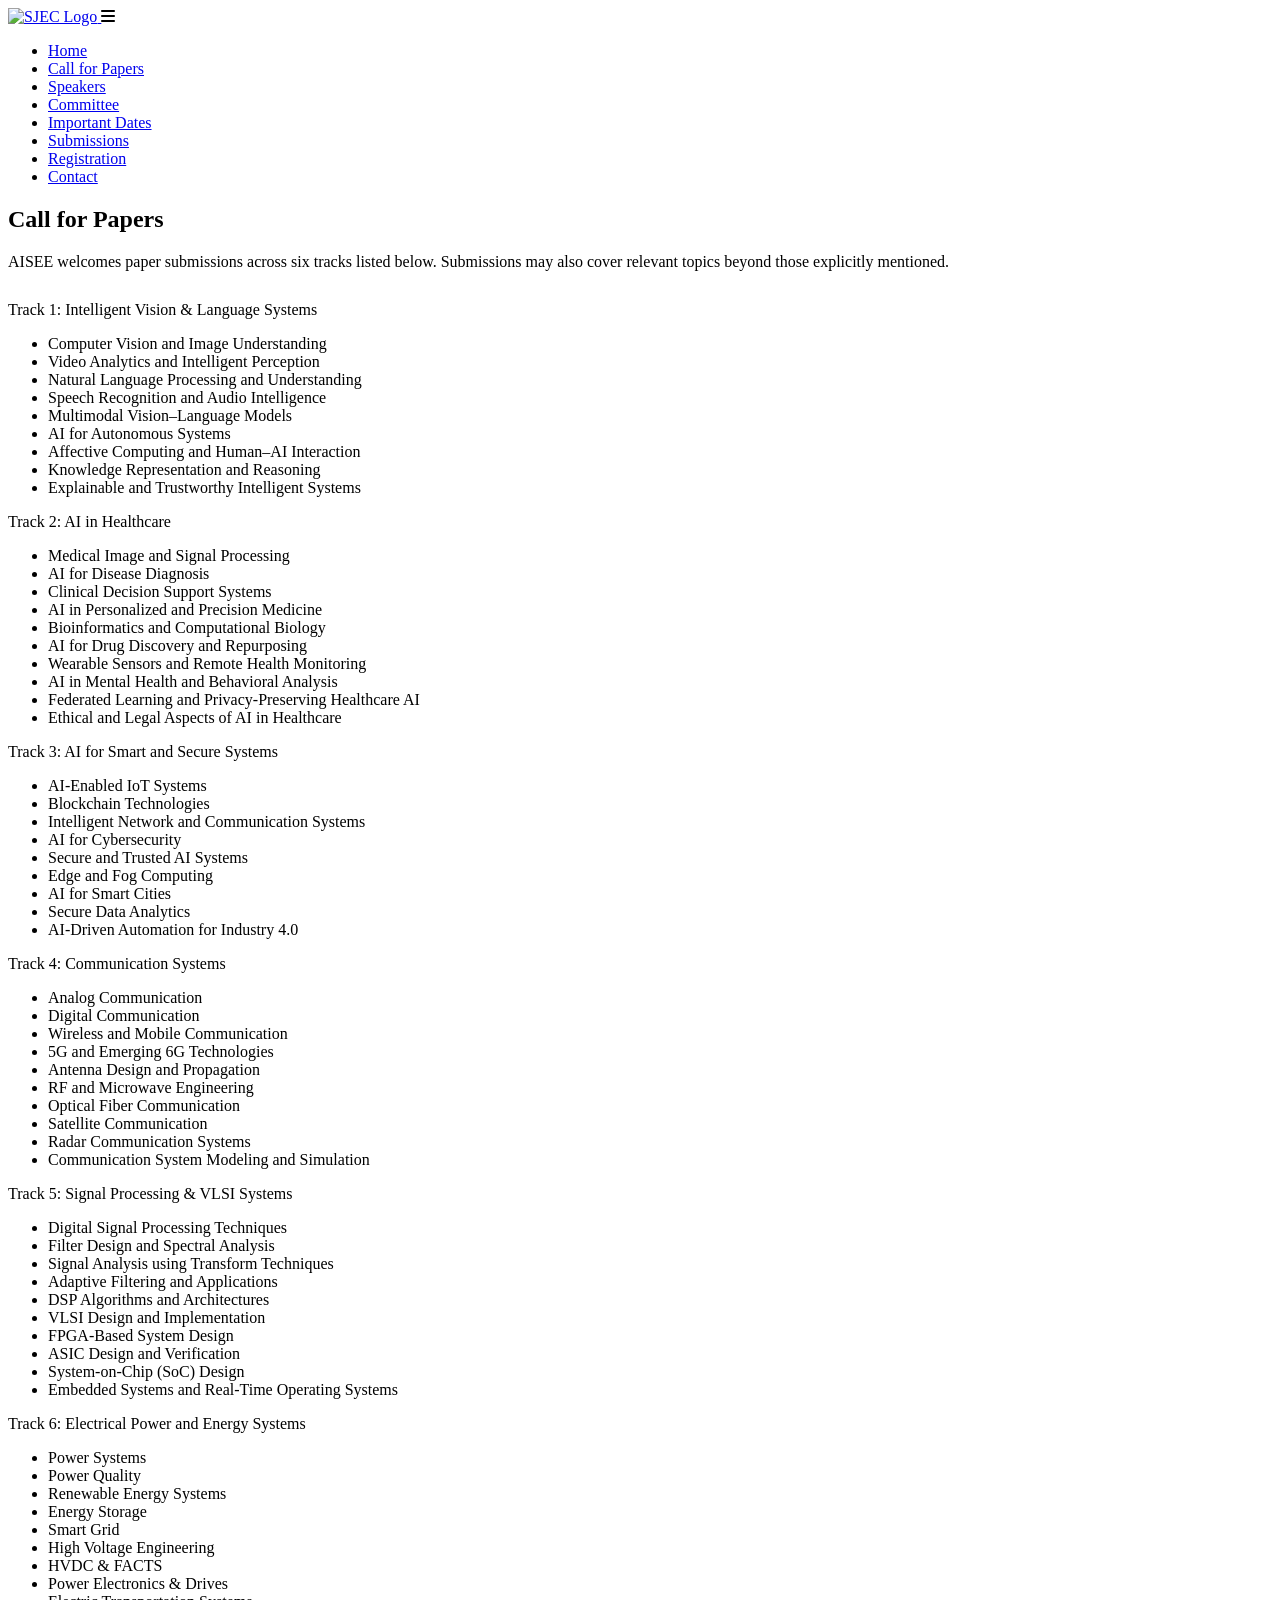
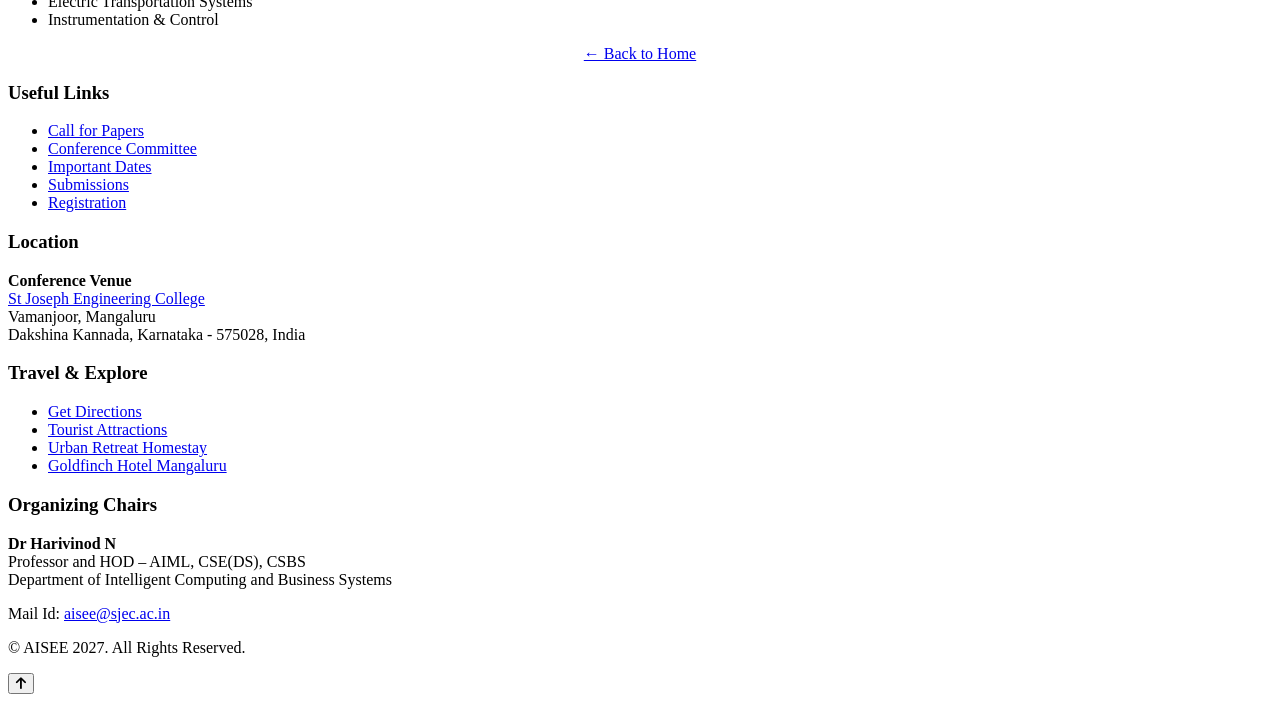
==== call_for_papers.html @ 7feedad6 "changed track-1 name & made some changes to the committee" ====
<!DOCTYPE html>
<html lang="en">

<head>
    <meta charset="UTF-8">
    <meta name="viewport" content="width=device-width, initial-scale=1.0">
    <title>Call for Papers - AISEE 2027</title>
    <link rel="stylesheet" href="CSS/Style.css">
    <link rel="stylesheet" href="https://cdnjs.cloudflare.com/ajax/libs/font-awesome/6.4.0/css/all.min.css">
</head>

<body>

    <nav class="navbar">
        <div class="container nav-container">
            <a href="index.html" class="logo">
                <img src="images/sjec-logo.png" alt="SJEC Logo" class="logo-img">
            </a>
            <i class="fa fa-bars nav-toggle"></i>
            <ul class="nav-links">
                <li><a href="index.html">Home</a></li>
                <li><a href="call_for_papers.html" class="active">Call for Papers</a></li>
                <li><a href="speakers.html">Speakers</a></li>
                <li><a href="committee.html">Committee</a></li>
                <li><a href="important_dates.html">Important Dates</a></li>
                <li><a href="submissions.html">Submissions</a></li>
                <li><a href="registration.html">Registration</a></li>
                <li><a href="contact.html">Contact</a></li>
            </ul>
        </div>
    </nav>

    <section class="page-header">
        <h1>Call for Papers</h1>
    </section>

    <section class="section container">
        <div class="text-content">
            <p style="margin-bottom: 30px;">AISEE welcomes paper submissions across six tracks listed below. Submissions
                may also cover relevant topics beyond those explicitly mentioned.</p>

            <div class="tracks-container">
                <!-- Track 1 -->
                <div class="track-box">
                    <div class="track-header">Track 1: Intelligent Vision & Language Systems</div>
                    <div class="track-content">
                        <ul class="track-list">
                            <li>Computer Vision and Image Understanding</li>
                            <li>Video Analytics and Intelligent Perception</li>
                            <li>Natural Language Processing and Understanding</li>
                            <li>Speech Recognition and Audio Intelligence</li>
                            <li>Multimodal Vision–Language Models</li>
                            <li>AI for Autonomous Systems</li>
                            <li>Affective Computing and Human–AI Interaction</li>
                            <li>Knowledge Representation and Reasoning</li>
                            <li>Explainable and Trustworthy Intelligent Systems</li>
                        </ul>
                    </div>
                </div>

                <!-- Track 2 -->
                <div class="track-box">
                    <div class="track-header">Track 2: AI in Healthcare</div>
                    <div class="track-content">
                        <ul class="track-list">
                            <li>Medical Image and Signal Processing</li>
                            <li>AI for Disease Diagnosis</li>
                            <li>Clinical Decision Support Systems</li>
                            <li>AI in Personalized and Precision Medicine</li>
                            <li>Bioinformatics and Computational Biology</li>
                            <li>AI for Drug Discovery and Repurposing</li>
                            <li>Wearable Sensors and Remote Health Monitoring</li>
                            <li>AI in Mental Health and Behavioral Analysis</li>
                            <li>Federated Learning and Privacy-Preserving Healthcare AI</li>
                            <li>Ethical and Legal Aspects of AI in Healthcare</li>
                        </ul>
                    </div>
                </div>

                <!-- Track 3 -->
                <div class="track-box">
                    <div class="track-header">Track 3: AI for Smart and Secure Systems</div>
                    <div class="track-content">
                        <ul class="track-list">
                            <li>AI-Enabled IoT Systems</li>
                            <li>Blockchain Technologies</li>
                            <li>Intelligent Network and Communication Systems</li>
                            <li>AI for Cybersecurity</li>
                            <li>Secure and Trusted AI Systems</li>
                            <li>Edge and Fog Computing</li>
                            <li>AI for Smart Cities</li>
                            <li>Secure Data Analytics</li>
                            <li>AI-Driven Automation for Industry 4.0</li>
                        </ul>
                    </div>
                </div>

                <!-- Track 4 -->
                <div class="track-box">
                    <div class="track-header">Track 4: Communication Systems</div>
                    <div class="track-content">
                        <ul class="track-list">
                            <li>Analog Communication</li>
                            <li>Digital Communication</li>
                            <li>Wireless and Mobile Communication</li>
                            <li>5G and Emerging 6G Technologies</li>
                            <li>Antenna Design and Propagation</li>
                            <li>RF and Microwave Engineering</li>
                            <li>Optical Fiber Communication</li>
                            <li>Satellite Communication</li>
                            <li>Radar Communication Systems</li>
                            <li>Communication System Modeling and Simulation</li>
                        </ul>
                    </div>
                </div>

                <!-- Track 5 -->
                <div class="track-box">
                    <div class="track-header">Track 5: Signal Processing & VLSI Systems</div>
                    <div class="track-content">
                        <ul class="track-list">
                            <li>Digital Signal Processing Techniques</li>
                            <li>Filter Design and Spectral Analysis</li>
                            <li>Signal Analysis using Transform Techniques</li>
                            <li>Adaptive Filtering and Applications</li>
                            <li>DSP Algorithms and Architectures</li>
                            <li>VLSI Design and Implementation</li>
                            <li>FPGA-Based System Design</li>
                            <li>ASIC Design and Verification</li>
                            <li>System-on-Chip (SoC) Design</li>
                            <li>Embedded Systems and Real-Time Operating Systems</li>
                        </ul>
                    </div>
                </div>

                <!-- Track 6 -->
                <div class="track-box">
                    <div class="track-header">Track 6: Electrical Power and Energy Systems</div>
                    <div class="track-content">
                        <ul class="track-list">
                            <li>Power Systems</li>
                            <li>Power Quality</li>
                            <li>Renewable Energy Systems</li>
                            <li>Energy Storage</li>
                            <li>Smart Grid</li>
                            <li>High Voltage Engineering</li>
                            <li>HVDC & FACTS</li>
                            <li>Power Electronics & Drives</li>
                            <li>Electric Transportation Systems</li>
                            <li>Instrumentation & Control</li>
                        </ul>
                    </div>
                </div>
            </div>
        </div>

        <center>
            <a href="index.html" class="btn-back">← Back to Home</a>
        </center>
    </section>

    <!-- Footer -->
    <footer>
        <div class="container">
            <div class="footer-grid">
                <!-- Useful Links -->
                <div class="footer-col">
                    <h3>Useful Links</h3>
                    <ul>
                        <li><a href="call_for_papers.html">Call for Papers</a></li>
                        <li><a href="committee.html">Conference Committee</a></li>
                        <li><a href="important_dates.html">Important Dates</a></li>
                        <li><a href="submissions.html">Submissions</a></li>
                        <li><a href="registration.html">Registration</a></li>
                    </ul>
                </div>

                <!-- Location -->
                <div class="footer-col">
                    <h3>Location</h3>
                    <p><strong>Conference Venue</strong><br>
                        <a href="https://maps.app.goo.gl/3f62PFBCgL2gDUsQ6">St Joseph Engineering
                            College</a><br>
                        Vamanjoor, Mangaluru<br>
                        Dakshina Kannada, Karnataka - 575028, India
                    </p>


                </div>

                <!-- Travel & Explore -->
                <div class="footer-col">
                    <h3>Travel & Explore</h3>
                    <ul>
                        <li><a href="https://www.google.com/maps/dir//St+Joseph+Engineering+College,+Vamanjoor,+Mangaluru,+Thiruvail,+Karnataka+575028/@12.9206645,74.8978821,3134m/data=!3m1!1e3!4m8!4m7!1m0!1m5!1m1!1s0x3ba359dfac132663:0xa7bf228838232d32!2m2!1d74.8986773!2d12.9107991?entry=ttu&g_ep=EgoyMDI2MDEyNS4wIKXMDSoASAFQAw%3D%3D"
                                target="_blank">Get Directions</a></li>
                        <li><a href="https://www.tripadvisor.in/Attractions-g297630-Activities-Mangalore_Dakshina_Kannada_District_Karnataka.html"
                                target="_blank">Tourist Attractions</a></li>
                        <li><a href="https://www.google.com/travel/search?ts=CAESCgoCCAMKAggDEAAaaApKEkYyJTB4M2JhMzU5ZGZhYzEzMjY2MzoweGE3YmYyMjg4MzgyMzJkMzI6HVN0IEpvc2VwaCBFbmdpbmVlcmluZyBDb2xsZWdlGgASGhIUCgcI6g8QARgfEgcI6g8QAhgBGAEyAhAAKgkKBToDSU5SGgA&qs=[base64]&utm_campaign=sharing&utm_medium=link_btn&utm_source=vr"
                                target="_blank">Urban Retreat Homestay</a></li>
                        <li><a href="https://www.google.com/travel/search?ts=CAESCgoCCAMKAggDEAAaaApKEkYyJTB4M2JhMzU5ZGZhYzEzMjY2MzoweGE3YmYyMjg4MzgyMzJkMzI6HVN0IEpvc2VwaCBFbmdpbmVlcmluZyBDb2xsZWdlGgASGhIUCgcI6g8QARgfEgcI6g8QAhgBGAEyAhAAKgwKCBIBBDoDSU5SGgA&qs=[base64]&utm_campaign=sharing&utm_medium=link_btn&utm_source=htls"
                                target="_blank">Goldfinch Hotel Mangaluru</a></li>
                    </ul>
                </div>

                <!-- Organizing Chairs -->
                <div class="footer-col">
                    <h3>Organizing Chairs</h3>
                    <p><strong>Dr Harivinod N</strong><br>
                        Professor and HOD – AIML, CSE(DS), CSBS<br>
                        Department of Intelligent Computing and Business Systems</p>
                    <p>Mail Id: <a href="mailto:aisee@sjec.ac.in">aisee@sjec.ac.in</a></p>
                </div>
            </div>

            <div class="footer-bottom">
                <p>&copy; AISEE 2027. All Rights Reserved.</p>
                <button id="backToTop" class="btn-top" title="Back to Top"><i class="fa fa-arrow-up"></i></button>
            </div>
        </div>
    </footer>

    <script src="JS/main.js"></script>
</body>

</html>
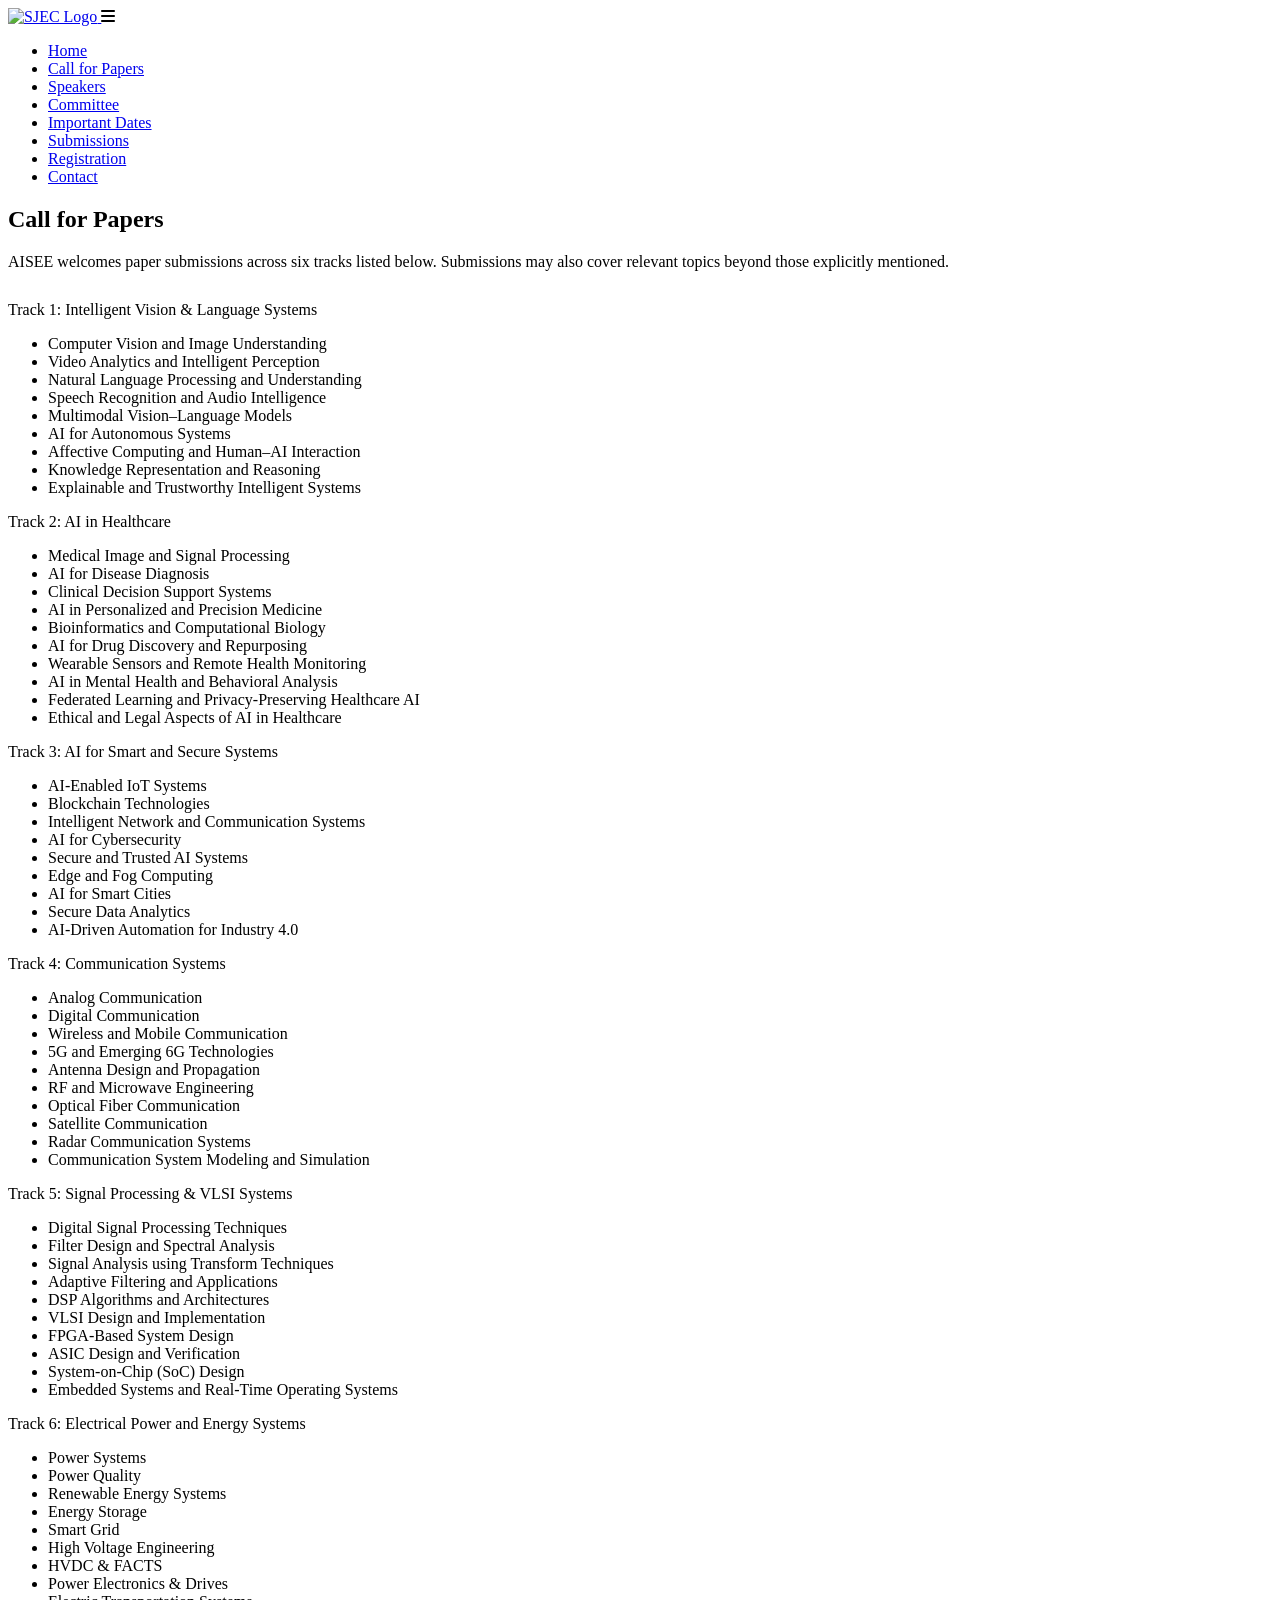
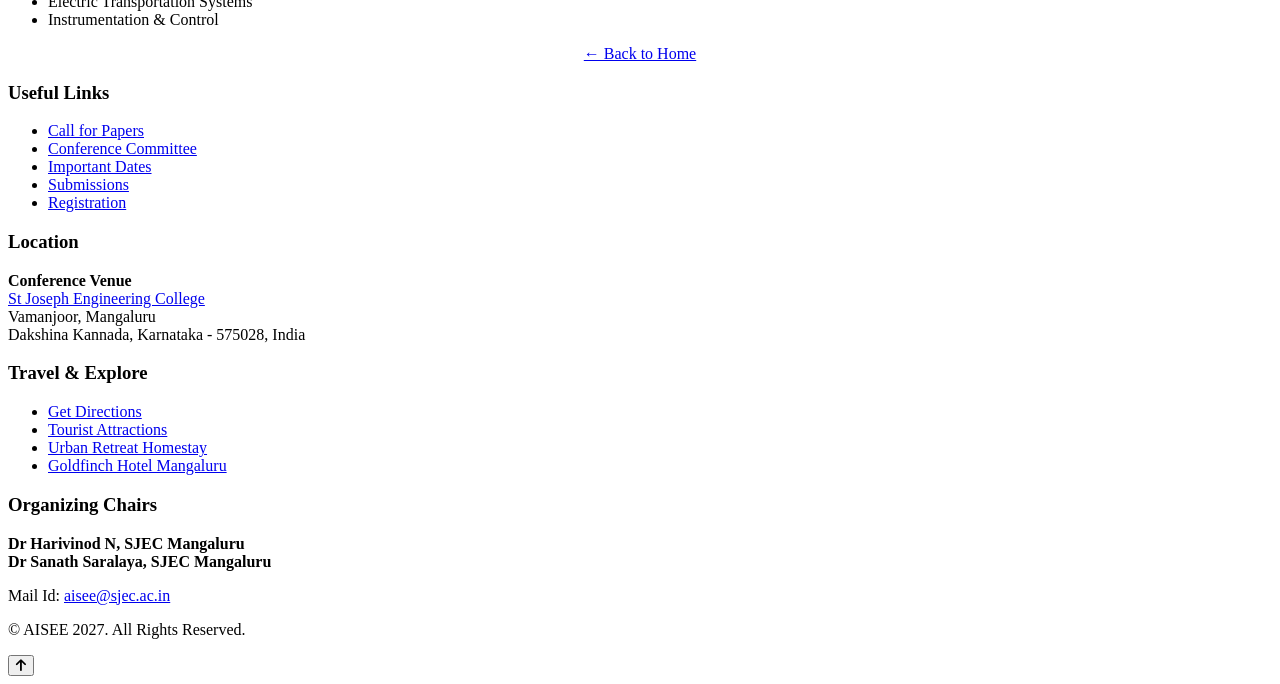
==== commit bc48f502: "added conf number and big committee member change" ====
--- a/call_for_papers.html
+++ b/call_for_papers.html
@@ -206,9 +206,8 @@
                 <!-- Organizing Chairs -->
                 <div class="footer-col">
                     <h3>Organizing Chairs</h3>
-                    <p><strong>Dr Harivinod N</strong><br>
-                        Professor and HOD – AIML, CSE(DS), CSBS<br>
-                        Department of Intelligent Computing and Business Systems</p>
+                    <p><strong>Dr Harivinod N, SJEC Mangaluru</strong><br>
+                        <strong>Dr Sanath Saralaya, SJEC Mangaluru</strong></p>
                     <p>Mail Id: <a href="mailto:aisee@sjec.ac.in">aisee@sjec.ac.in</a></p>
                 </div>
             </div>
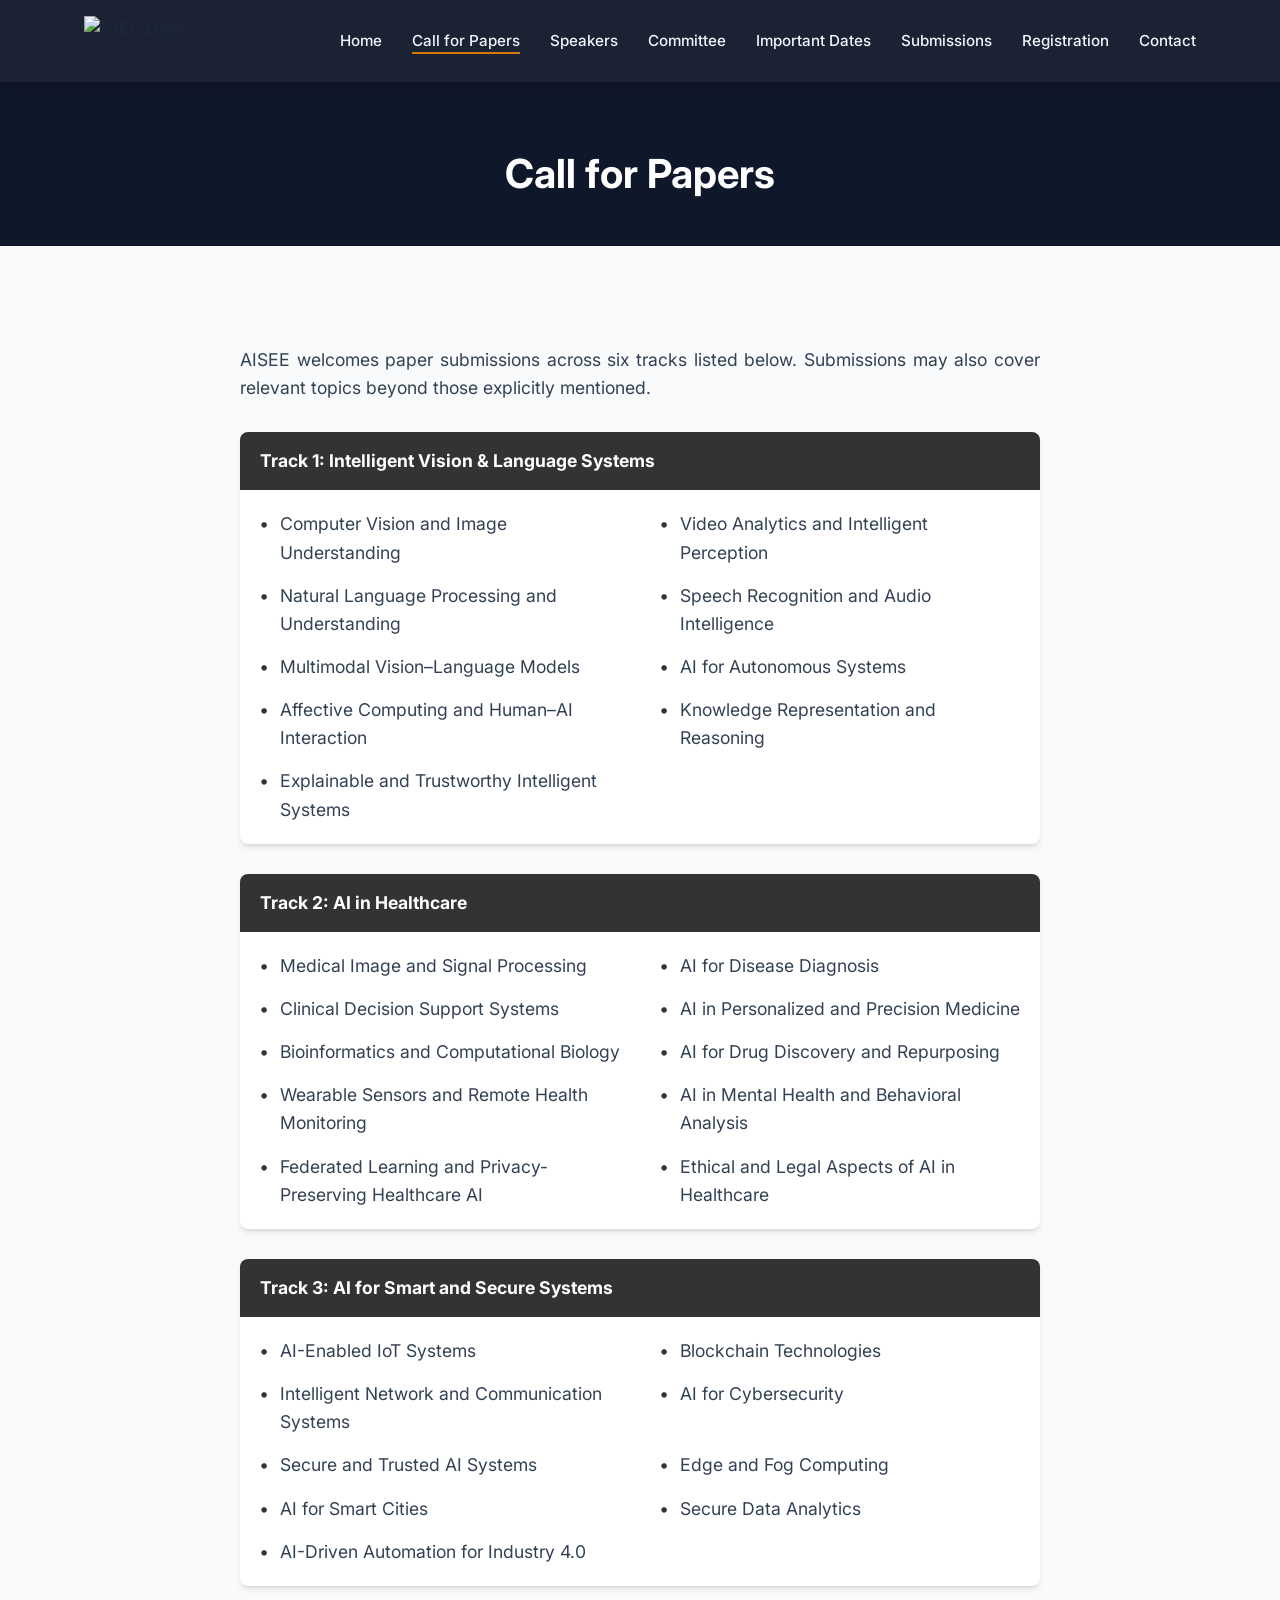
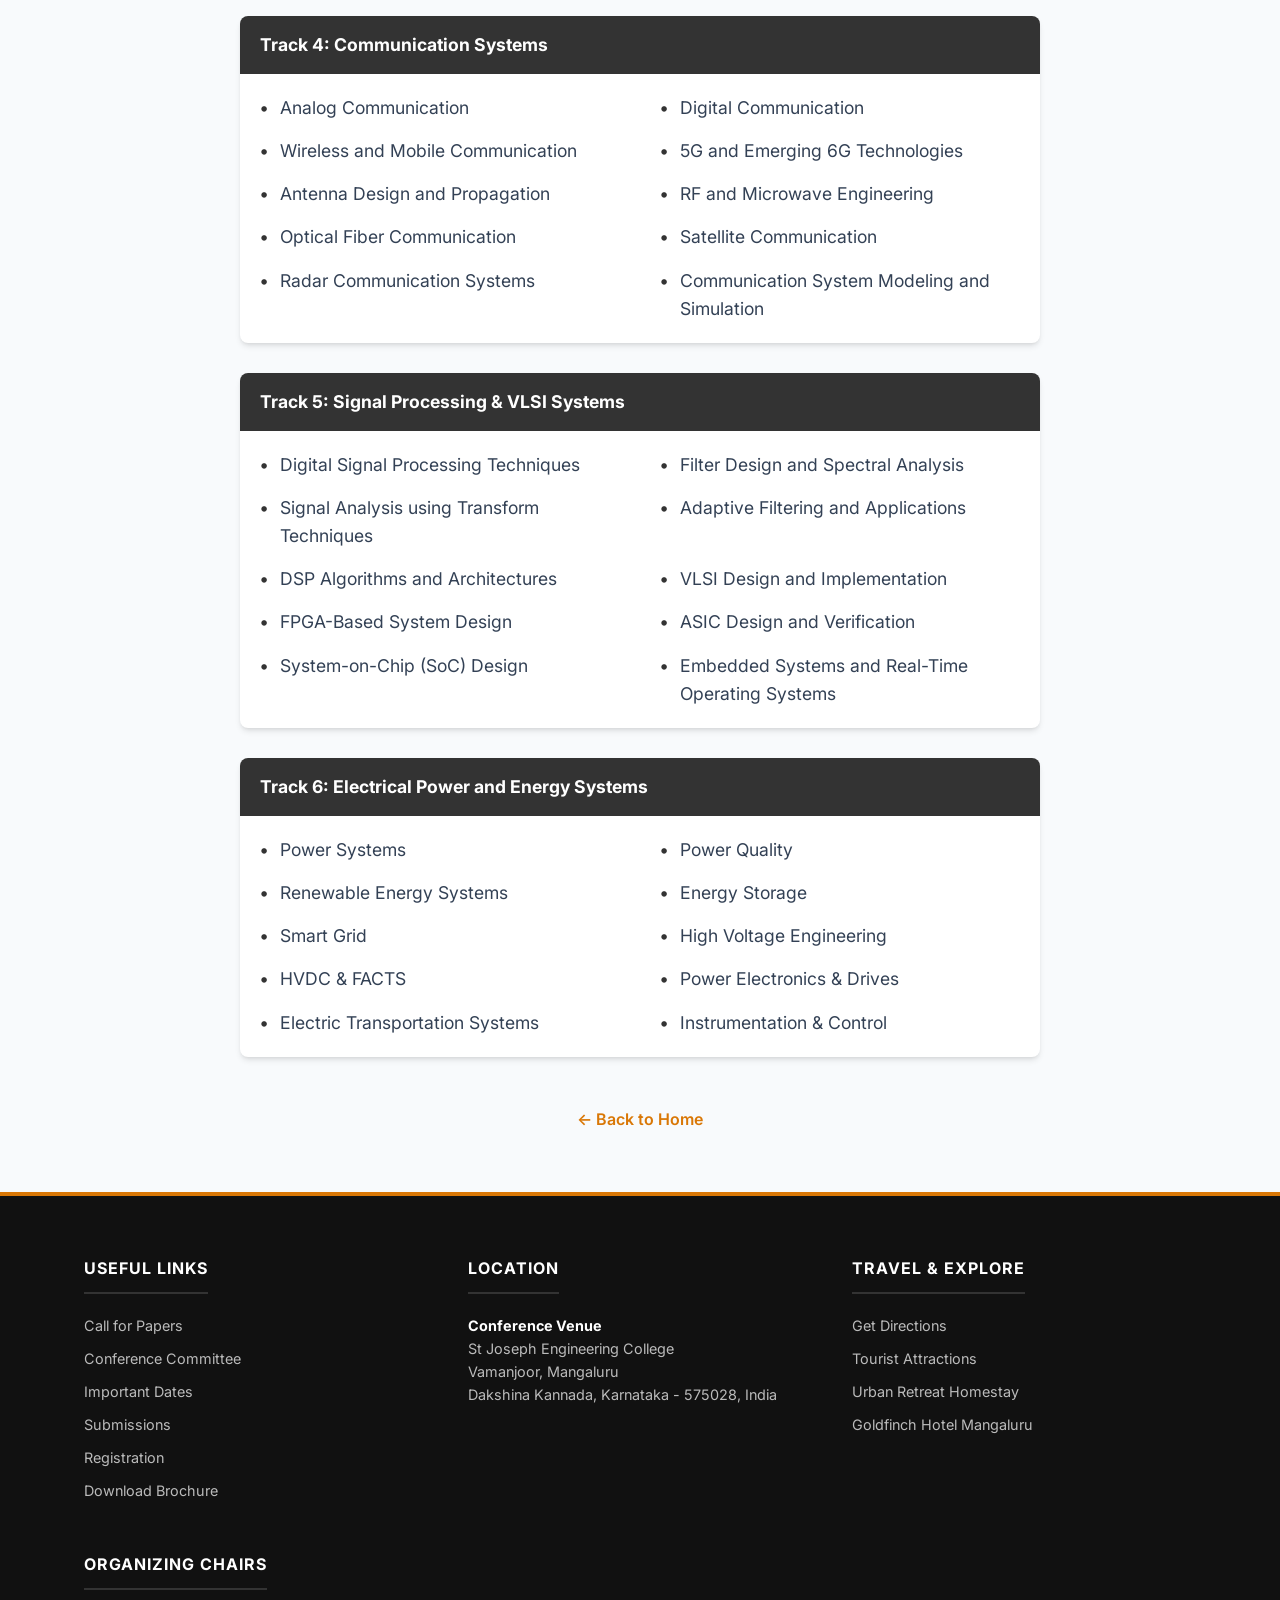
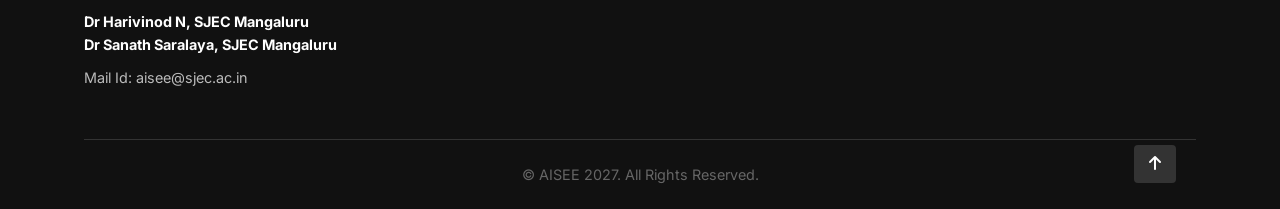
==== commit 905e45ff: "added brochure button to index and footer" ====
--- a/call_for_papers.html
+++ b/call_for_papers.html
@@ -172,6 +172,7 @@
                         <li><a href="important_dates.html">Important Dates</a></li>
                         <li><a href="submissions.html">Submissions</a></li>
                         <li><a href="registration.html">Registration</a></li>
+                        <li><a href="AISEE 2027_Broachure_Extended.pdf" download="AISEE_2027_Brochure.pdf">Download Brochure</a></li>
                     </ul>
                 </div>
 
--- a/CSS/Style.css
+++ b/CSS/Style.css
@@ -0,0 +1,615 @@
+@import url('https://fonts.googleapis.com/css2?family=Inter:wght@300;400;600;700&display=swap');
+
+:root {
+    --primary-color: #0f172a;
+    /* Slate 900 */
+    --secondary-color: #334155;
+    /* Slate 700 */
+    --accent-color: #d97706;
+    /* Amber 600 */
+    --text-color: #1e293b;
+    /* Slate 800 */
+    --text-light: #f1f5f9;
+    /* Slate 100 */
+    --bg-color: #f8fafc;
+    /* Slate 50 */
+    --card-bg: #ffffff;
+    --transition: all 0.3s ease;
+    --shadow: 0 4px 6px -1px rgb(0 0 0 / 0.1), 0 2px 4px -2px rgb(0 0 0 / 0.1);
+    --shadow-hover: 0 10px 15px -3px rgb(0 0 0 / 0.1), 0 4px 6px -4px rgb(0 0 0 / 0.1);
+}
+
+/* RESET & GLOBAL */
+* {
+    margin: 0;
+    padding: 0;
+    box-sizing: border-box;
+}
+
+body {
+    font-family: 'Inter', sans-serif;
+    background: var(--bg-color);
+    color: var(--text-color);
+    line-height: 1.6;
+    overflow-x: hidden;
+    display: flex;
+    flex-direction: column;
+    min-height: 100vh;
+}
+
+a {
+    text-decoration: none;
+    color: inherit;
+    transition: var(--transition);
+}
+
+ul {
+    list-style: none;
+}
+
+img {
+    max-width: 100%;
+    display: block;
+}
+
+.container {
+    width: 90%;
+    max-width: 1200px;
+    margin: 0 auto;
+    padding: 0 20px;
+}
+
+/* NAVBAR */
+.navbar {
+    background: rgba(15, 23, 42, 0.95);
+    backdrop-filter: blur(10px);
+    padding: 1rem 0;
+    position: sticky;
+    top: 0;
+    z-index: 1000;
+    box-shadow: 0 4px 30px rgba(0, 0, 0, 0.1);
+}
+
+.nav-container {
+    display: flex;
+    justify-content: space-between;
+    align-items: center;
+}
+
+.logo-img {
+    height: 50px;
+    width: auto;
+}
+
+.nav-links {
+    display: flex;
+    gap: 30px;
+}
+
+.nav-links li a {
+    color: var(--text-light);
+    font-weight: 500;
+    font-size: 0.95rem;
+    position: relative;
+}
+
+.nav-links li a::after {
+    content: '';
+    position: absolute;
+    width: 0;
+    height: 2px;
+    bottom: -4px;
+    left: 0;
+    background-color: var(--accent-color);
+    transition: width 0.3s ease;
+}
+
+.nav-links li a:hover::after,
+.nav-links li a.active::after {
+    width: 100%;
+}
+
+.nav-toggle {
+    display: none !important;
+    color: var(--text-light);
+    font-size: 1.5rem;
+    cursor: pointer;
+}
+
+/* HERO SECTION (Dashboard) */
+.hero {
+    position: relative;
+    height: 60vh;
+    /* Reduced height since we are adding more content below */
+    display: flex;
+    align-items: center;
+    justify-content: center;
+    overflow: hidden;
+    color: var(--text-light);
+    text-align: center;
+}
+
+.hero-bg {
+    position: absolute;
+    top: 0;
+    left: 0;
+    width: 100%;
+    height: 100%;
+    object-fit: cover;
+    z-index: -1;
+    filter: brightness(0.4);
+}
+
+.hero-content {
+    max-width: 800px;
+    padding: 20px;
+    animation: fadeInUp 1s ease-out;
+}
+
+.hero h1 {
+    font-size: 3.5rem;
+    font-weight: 700;
+    margin-bottom: 1rem;
+    line-height: 1.2;
+}
+
+.hero p {
+    font-size: 1.2rem;
+    margin-bottom: 2rem;
+    opacity: 0.9;
+}
+
+.btn {
+    display: inline-block;
+    padding: 12px 30px;
+    background: var(--accent-color);
+    color: white;
+    border-radius: 50px;
+    font-weight: 600;
+    border: 2px solid var(--accent-color);
+    box-shadow: 0 4px 14px 0 rgba(217, 119, 6, 0.39);
+    transition: transform 0.2s, box-shadow 0.2s;
+}
+
+.btn:hover {
+    transform: translateY(-2px);
+    box-shadow: 0 6px 20px 0 rgba(217, 119, 6, 0.39);
+}
+
+.btn-outline {
+    background: transparent;
+    border: 2px solid rgba(255, 255, 255, 0.75);
+    color: white;
+    box-shadow: none;
+}
+
+.btn-outline:hover {
+    background: var(--accent-color);
+    border-color: var(--accent-color);
+    box-shadow: 0 4px 14px 0 rgba(217, 119, 6, 0.39);
+    transform: translateY(-2px);
+    color: white;
+}
+
+.hero-btn-group {
+    display: flex;
+    gap: 16px;
+    justify-content: center;
+    flex-wrap: wrap;
+}
+
+/* PAGE HEADERS */
+.page-header {
+    background: var(--primary-color);
+    color: white;
+    padding: 60px 0 40px;
+    text-align: center;
+    margin-bottom: 40px;
+}
+
+.page-header h1 {
+    font-size: 2.5rem;
+}
+
+.btn-back {
+    display: inline-block;
+    margin-top: 20px;
+    color: var(--accent-color);
+    font-weight: 600;
+}
+
+.btn-back:hover {
+    text-decoration: underline;
+}
+
+
+/* CONTENT SECTIONS */
+.section {
+    padding: 60px 0;
+    flex: 1;
+    /* Push footer down */
+}
+
+.section h2 {
+    font-size: 2rem;
+    color: var(--primary-color);
+    margin-bottom: 20px;
+    text-align: center;
+}
+
+.text-content {
+    max-width: 800px;
+    margin: 0 auto;
+    font-size: 1.1rem;
+    color: var(--secondary-color);
+    text-align: justify;
+}
+
+/* CARDS & GRID */
+.grid-container {
+    display: grid;
+    grid-template-columns: repeat(auto-fit, minmax(280px, 1fr));
+    gap: 30px;
+    padding: 20px 0;
+}
+
+/* SPEAKER CARDS */
+.speaker-card {
+    background: var(--card-bg);
+    border-radius: 16px;
+    overflow: hidden;
+    box-shadow: var(--shadow);
+    transition: var(--transition);
+    text-align: center;
+    padding-bottom: 20px;
+}
+
+.speaker-card:hover {
+    transform: translateY(-5px);
+    box-shadow: var(--shadow-hover);
+}
+
+.speaker-img-wrapper {
+    overflow: hidden;
+    height: 350px;
+    width: 100%;
+}
+
+.speaker-card img {
+    width: 100%;
+    height: 100%;
+    object-fit: cover;
+    transition: transform 0.5s ease;
+    /* Smooth zoom animation */
+}
+
+/* The requested nice look: expand on hover */
+.speaker-card:hover img {
+    transform: scale(1.1);
+}
+
+.speaker-info {
+    padding: 20px;
+}
+
+.speaker-info h3 {
+    margin-bottom: 5px;
+    color: var(--primary-color);
+}
+
+.speaker-info p {
+    color: var(--accent-color);
+    font-weight: 500;
+    font-size: 0.9rem;
+}
+
+/* COMMITTEE LIST */
+.committee-list {
+    max-width: 800px;
+    margin: auto;
+    background: white;
+    padding: 30px;
+    border-radius: 10px;
+    box-shadow: var(--shadow);
+}
+
+/* DATES LIST */
+.dates-list {
+    max-width: 600px;
+    margin: auto;
+}
+
+.date-item {
+    background: white;
+    padding: 20px;
+    margin-bottom: 15px;
+    border-left: 5px solid var(--accent-color);
+    border-radius: 0 8px 8px 0;
+    box-shadow: var(--shadow);
+    display: flex;
+    justify-content: space-between;
+    align-items: center;
+    transition: transform 0.3s ease, box-shadow 0.3s ease;
+}
+
+.date-item:hover {
+    transform: translateX(10px);
+    box-shadow: var(--shadow-hover);
+}
+
+.date-label {
+    font-weight: 600;
+    color: var(--primary-color);
+}
+
+.date-value {
+    color: var(--secondary-color);
+}
+
+/* FORMS (Contact/Registration placeholders) */
+.form-placeholder {
+    max-width: 600px;
+    margin: 0 auto;
+    text-align: center;
+    padding: 40px;
+    background: white;
+    border-radius: 12px;
+    box-shadow: var(--shadow);
+}
+
+/* FOOTER - MODERN & EXPANDED */
+footer {
+    background: #111;
+    /* Darker than primary for contrast */
+    color: #bbb;
+    padding: 60px 0 20px;
+    margin-top: auto;
+    font-size: 0.9rem;
+    border-top: 4px solid var(--accent-color);
+}
+
+.footer-grid {
+    display: grid;
+    grid-template-columns: repeat(auto-fit, minmax(250px, 1fr));
+    gap: 40px;
+    margin-bottom: 40px;
+}
+
+.footer-col h3 {
+    color: white;
+    text-transform: uppercase;
+    margin-bottom: 20px;
+    font-size: 1rem;
+    letter-spacing: 1px;
+    border-bottom: 2px solid #333;
+    padding-bottom: 10px;
+    display: inline-block;
+}
+
+.footer-col ul li {
+    margin-bottom: 10px;
+}
+
+.footer-col ul li a {
+    color: #bbb;
+}
+
+.footer-col ul li a:hover {
+    color: var(--accent-color);
+    padding-left: 5px;
+}
+
+.footer-col a {
+    color: #bbb;
+}
+
+.footer-col a:hover {
+    color: var(--accent-color);
+    padding-left: 5px;
+}
+
+.footer-col p {
+    margin-bottom: 10px;
+    line-height: 1.6;
+}
+
+.footer-col strong {
+    color: white;
+}
+
+.footer-bottom {
+    text-align: center;
+    padding-top: 20px;
+    border-top: 1px solid #333;
+    color: #666;
+    position: relative;
+    display: flex;
+    justify-content: center;
+    align-items: center;
+    min-height: 50px;
+}
+
+/* ANIMATIONS */
+@keyframes fadeInUp {
+    from {
+        opacity: 0;
+        transform: translateY(20px);
+    }
+
+    to {
+        opacity: 1;
+        transform: translateY(0);
+    }
+}
+
+
+/* REGISTRATION TABLE */
+.reg-container {
+    max-width: 900px;
+    margin: 40px auto;
+    background: white;
+    padding: 30px;
+    border-radius: 12px;
+    box-shadow: var(--shadow);
+}
+
+.reg-container h2 {
+    text-align: left;
+    margin-bottom: 20px;
+    border-bottom: 2px solid var(--accent-color);
+    padding-bottom: 10px;
+    display: inline-block;
+}
+
+.reg-info-list {
+    margin-bottom: 30px;
+    padding-left: 20px;
+}
+
+.reg-info-list li {
+    margin-bottom: 15px;
+    list-style: decimal;
+    color: var(--secondary-color);
+    overflow-wrap: break-word;
+    word-wrap: break-word;
+}
+
+.reg-table-wrapper {
+    overflow-x: auto;
+}
+
+.reg-table {
+    width: 100%;
+    border-collapse: collapse;
+    margin-top: 20px;
+}
+
+.reg-table th,
+.reg-table td {
+    padding: 15px;
+    text-align: left;
+    border-bottom: 1px solid #e2e8f0;
+}
+
+.reg-table th {
+    background-color: var(--primary-color);
+    color: white;
+    font-weight: 600;
+}
+
+.reg-table tr:hover {
+    background-color: #f1f5f9;
+}
+
+.reg-table tr:last-child td {
+    border-bottom: none;
+}
+
+
+/* TRACKS */
+.tracks-container {
+    max-width: 1000px;
+    margin: 0 auto;
+}
+
+.track-box {
+    margin-bottom: 30px;
+    background: white;
+    border-radius: 8px;
+    overflow: hidden;
+    box-shadow: var(--shadow);
+}
+
+.track-header {
+    background: #333;
+    /* Dark header like in image */
+    color: white;
+    padding: 15px 20px;
+    font-weight: 700;
+    font-size: 1.1rem;
+}
+
+.track-content {
+    padding: 20px;
+}
+
+.track-list {
+    display: grid;
+    grid-template-columns: repeat(auto-fit, minmax(300px, 1fr));
+    gap: 15px 40px;
+    list-style: none;
+    /* Removed default bullets */
+    text-align: left;
+}
+
+.track-list li {
+    position: relative;
+    padding-left: 20px;
+    color: var(--secondary-color);
+}
+
+.track-list li::before {
+    content: "•";
+    position: absolute;
+    left: 0;
+    color: #333;
+    /* Dark bullet */
+    font-weight: bold;
+}
+
+/* BACK TO TOP */
+.btn-top {
+    position: absolute;
+    right: 20px;
+    top: 50%;
+    transform: translateY(-50%);
+    background: #333;
+    color: white;
+    border: none;
+    padding: 10px 15px;
+    font-size: 1rem;
+    cursor: pointer;
+    border-radius: 4px;
+    transition: background 0.3s;
+}
+
+.btn-top:hover {
+    background: var(--accent-color);
+}
+
+/* RESPONSIVE */
+@media (max-width: 768px) {
+
+    .nav-toggle {
+        display: block !important;
+    }
+
+    .nav-links {
+        position: absolute;
+        top: 100%;
+        left: 0;
+        width: 100%;
+        background: var(--primary-color);
+        flex-direction: column;
+        align-items: center;
+        padding: 20px 0;
+        gap: 20px;
+        transform: translateY(-200%);
+        /* Hidden */
+        transition: transform 0.4s ease;
+        z-index: 900;
+    }
+
+    .nav-links.open {
+        transform: translateY(0);
+        box-shadow: 0 10px 10px rgba(0, 0, 0, 0.1);
+    }
+
+    .hero h1 {
+        font-size: 2.5rem;
+    }
+
+    .hero {
+        height: 50vh;
+    }
+}
